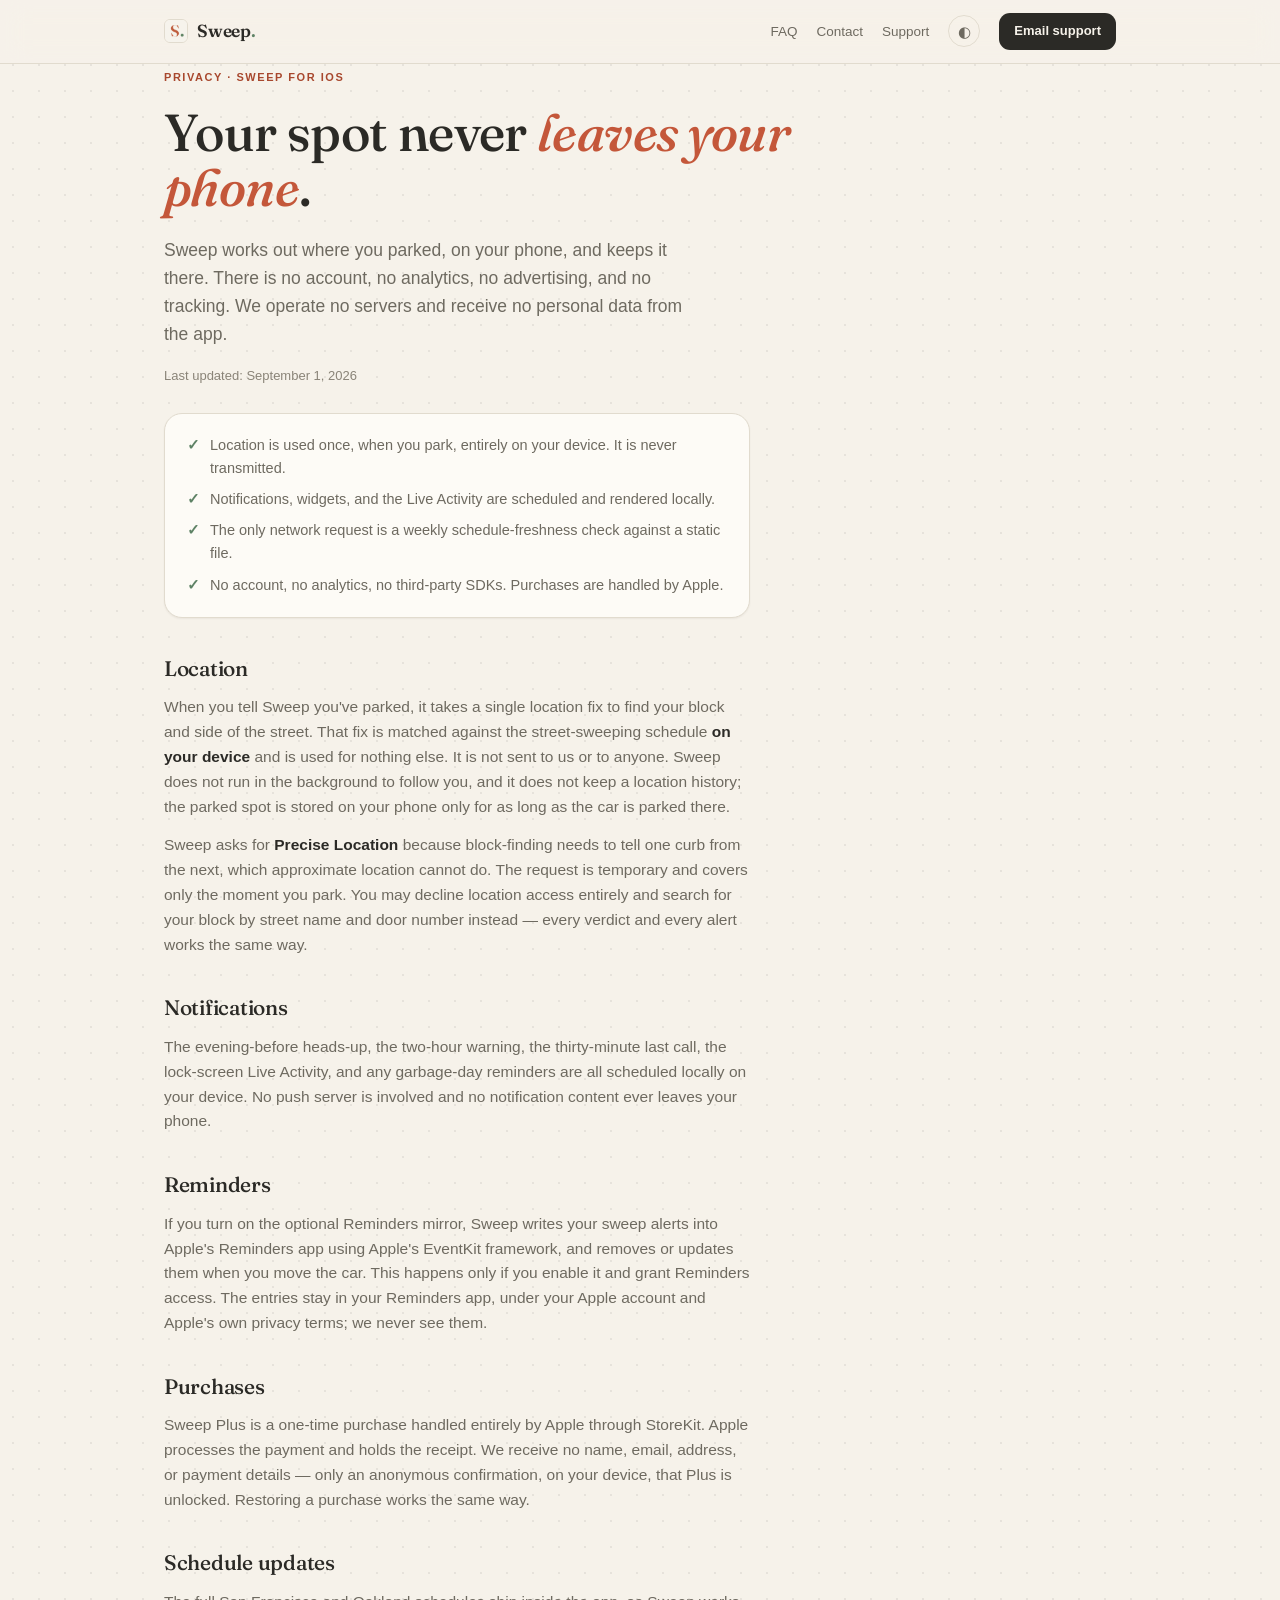
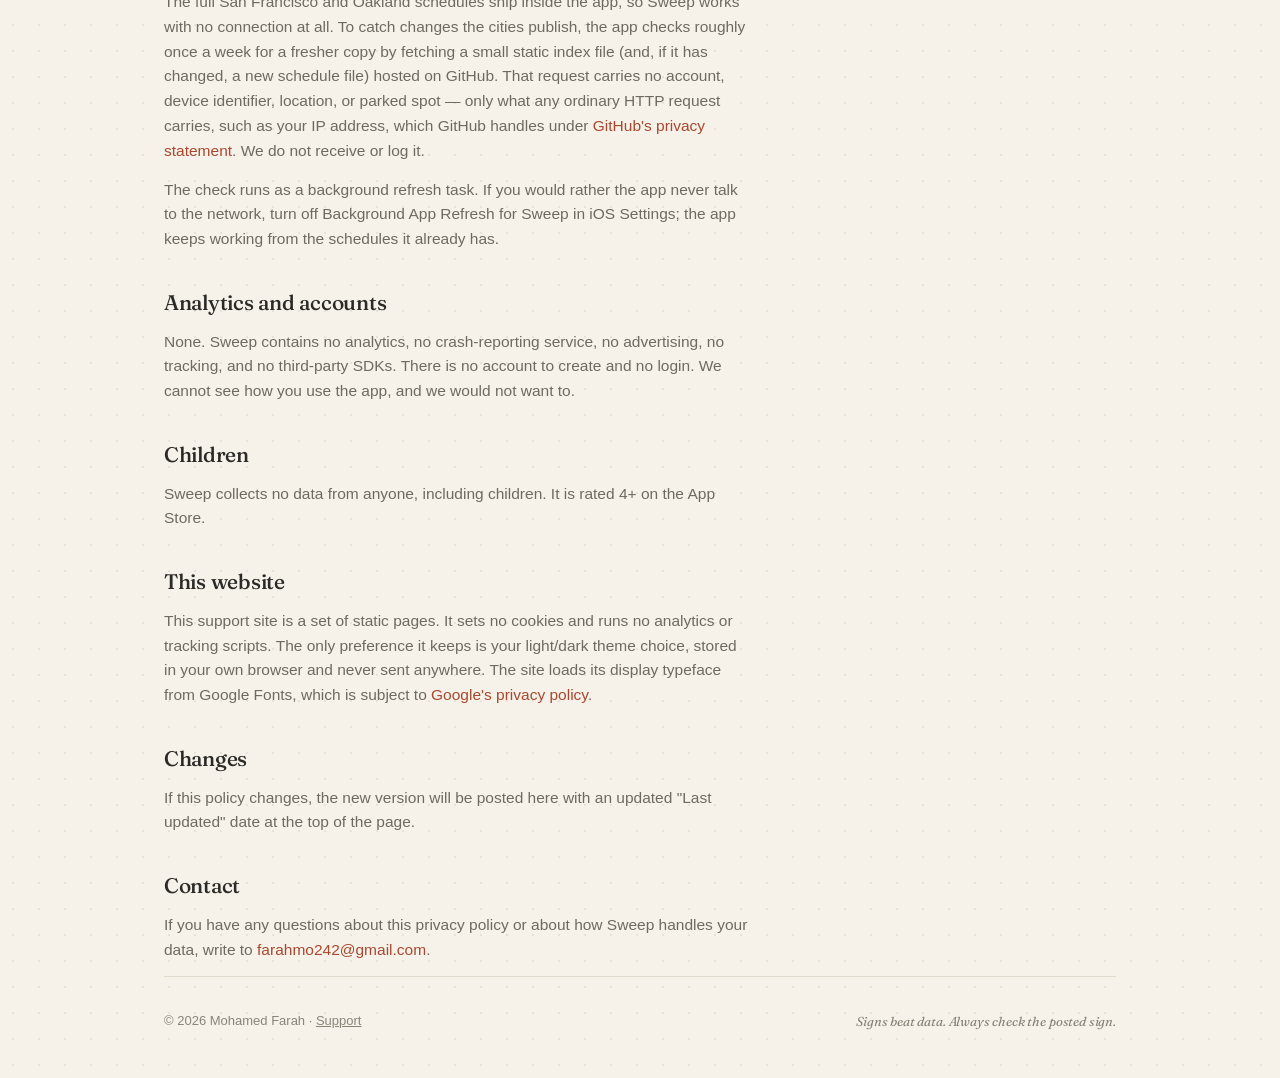
==== privacy.html @ 6b7958df "Sweep support + privacy site Co-Authored-By: Claude Fable 5.1 <noreply@anthropic.com>" ====
<!DOCTYPE html>
<html lang="en">
<head>
<meta charset="UTF-8">
<meta name="viewport" content="width=device-width, initial-scale=1.0">
<title>Sweep · Privacy Policy</title>
<meta name="description" content="Sweep privacy policy. Your parked spot never leaves your phone — no account, no analytics, no tracking. Location is used once, on-device, when you park.">
<meta name="referrer" content="no-referrer">
<meta name="color-scheme" content="light dark">
<meta name="theme-color" content="#F6F2EA" media="(prefers-color-scheme: light)">
<meta name="theme-color" content="#1B1915" media="(prefers-color-scheme: dark)">
<link rel="icon" type="image/png" href="icon.png">
<link rel="apple-touch-icon" href="icon.png">
<link rel="preconnect" href="https://fonts.googleapis.com">
<link rel="preconnect" href="https://fonts.gstatic.com" crossorigin>
<link rel="stylesheet" href="https://fonts.googleapis.com/css2?family=Fraunces:ital,opsz,wght@0,9..144,400..600;1,9..144,400..600&display=swap">
<link rel="stylesheet" href="shared.css">
<script src="shared.js" defer></script>
</head>
<body>
<a class="skip" href="#policy">Skip to policy</a>
<nav aria-label="Site">
  <div class="nav-inner">
    <a class="nav-name serif" href="index.html"><img src="icon.png" alt="" width="24" height="24"><span>Sweep<span class="dot">.</span></span></a>
    <div class="nav-links">
      <a href="index.html#faq" class="collapse">FAQ</a>
      <a href="index.html#contact" class="collapse">Contact</a>
      <a href="index.html">Support</a>
      <button id="themeBtn" class="theme-btn" type="button" aria-label="Switch theme" title="Theme: follows your system"><span id="themeIcon" aria-hidden="true">◐</span></button>
      <a class="nav-cta" href="mailto:farahmo242@gmail.com">Email support</a>
    </div>
  </div>
</nav>

<header class="wrap">
  <span class="eyebrow">Privacy · Sweep for iOS</span>
  <h1 class="serif">Your spot never <em>leaves your phone</em>.</h1>
  <p class="lede">Sweep works out where you parked, on your phone, and keeps it there. There is no account, no analytics, no advertising, and no tracking. We operate no servers and receive no personal data from the app.</p>
  <p class="updated" style="margin-top:18px">Last updated: September 1, 2026</p>
</header>

<section class="wrap" id="policy">
  <div class="prose" data-reveal>
    <div class="summary-box" aria-label="Summary">
      <ul>
        <li>Location is used once, when you park, entirely on your device. It is never transmitted.</li>
        <li>Notifications, widgets, and the Live Activity are scheduled and rendered locally.</li>
        <li>The only network request is a weekly schedule-freshness check against a static file.</li>
        <li>No account, no analytics, no third-party SDKs. Purchases are handled by Apple.</li>
      </ul>
    </div>

    <h2 class="serif">Location</h2>
    <p>When you tell Sweep you've parked, it takes a single location fix to find your block and side of the street. That fix is matched against the street-sweeping schedule <strong>on your device</strong> and is used for nothing else. It is not sent to us or to anyone. Sweep does not run in the background to follow you, and it does not keep a location history; the parked spot is stored on your phone only for as long as the car is parked there.</p>
    <p>Sweep asks for <strong>Precise Location</strong> because block-finding needs to tell one curb from the next, which approximate location cannot do. The request is temporary and covers only the moment you park. You may decline location access entirely and search for your block by street name and door number instead — every verdict and every alert works the same way.</p>

    <h2 class="serif">Notifications</h2>
    <p>The evening-before heads-up, the two-hour warning, the thirty-minute last call, the lock-screen Live Activity, and any garbage-day reminders are all scheduled locally on your device. No push server is involved and no notification content ever leaves your phone.</p>

    <h2 class="serif">Reminders</h2>
    <p>If you turn on the optional Reminders mirror, Sweep writes your sweep alerts into Apple's Reminders app using Apple's EventKit framework, and removes or updates them when you move the car. This happens only if you enable it and grant Reminders access. The entries stay in your Reminders app, under your Apple account and Apple's own privacy terms; we never see them.</p>

    <h2 class="serif">Purchases</h2>
    <p>Sweep Plus is a one-time purchase handled entirely by Apple through StoreKit. Apple processes the payment and holds the receipt. We receive no name, email, address, or payment details — only an anonymous confirmation, on your device, that Plus is unlocked. Restoring a purchase works the same way.</p>

    <h2 class="serif">Schedule updates</h2>
    <p>The full San Francisco and Oakland schedules ship inside the app, so Sweep works with no connection at all. To catch changes the cities publish, the app checks roughly once a week for a fresher copy by fetching a small static index file (and, if it has changed, a new schedule file) hosted on GitHub. That request carries no account, device identifier, location, or parked spot — only what any ordinary HTTP request carries, such as your IP address, which GitHub handles under <a href="https://docs.github.com/en/site-policy/privacy-policies/github-general-privacy-statement">GitHub's privacy statement</a>. We do not receive or log it.</p>
    <p>The check runs as a background refresh task. If you would rather the app never talk to the network, turn off Background App Refresh for Sweep in iOS Settings; the app keeps working from the schedules it already has.</p>

    <h2 class="serif">Analytics and accounts</h2>
    <p>None. Sweep contains no analytics, no crash-reporting service, no advertising, no tracking, and no third-party SDKs. There is no account to create and no login. We cannot see how you use the app, and we would not want to.</p>

    <h2 class="serif">Children</h2>
    <p>Sweep collects no data from anyone, including children. It is rated 4+ on the App Store.</p>

    <h2 class="serif">This website</h2>
    <p>This support site is a set of static pages. It sets no cookies and runs no analytics or tracking scripts. The only preference it keeps is your light/dark theme choice, stored in your own browser and never sent anywhere. The site loads its display typeface from Google Fonts, which is subject to <a href="https://policies.google.com/privacy">Google's privacy policy</a>.</p>

    <h2 class="serif">Changes</h2>
    <p>If this policy changes, the new version will be posted here with an updated "Last updated" date at the top of the page.</p>

    <h2 class="serif">Contact</h2>
    <p>If you have any questions about this privacy policy or about how Sweep handles your data, write to <a href="mailto:farahmo242@gmail.com">farahmo242@gmail.com</a>.</p>
  </div>
</section>

<div class="wrap">
  <footer>
    <span>© 2026 Mohamed Farah · <a href="index.html">Support</a></span>
    <span class="serif" style="font-style:italic">Signs beat data. Always check the posted sign.</span>
  </footer>
</div>
</body>
</html>
---- shared.css ----
/* ==========================================================
   Sweep support site — design tokens lifted from the app's
   Almanac theme (SweepTheme.swift / Tokens.swift).
   clay = sole accent, safe = sage green, amber = move soon,
   rust = sweeping now. Display face is Fraunces, like the app.
   ========================================================== */
:root, :root[data-theme="light"] {
  --paper:       #F6F2EA;
  --paper-deep:  #EEE8DC;
  --card:        #FDFBF6;
  --well:        #F0EBE1;
  --well-warm:   #E9E2D4;
  --ink:         #2B2A26;
  --ink2:        #6E6A60;
  --ink3:        #8A8478;
  --hairline:    #E1DBCE;
  --clay:        #C4573A;
  --clay-fill:   #BF5B3B;
  --clay-deep:   #A8482E;
  --safe:        #5E8265;
  --amber:       #C08A2D;
  --rust:        #A8402F;
  --on-clay:     #FFF8F2;
  --shadow:      0 1px 2px rgba(43,42,38,.06);
  --shadow-lift: 0 14px 30px rgba(43,42,38,.11);
}
@media (prefers-color-scheme: dark) {
  :root:not([data-theme="light"]) {
    --paper:       #1B1915;
    --paper-deep:  #14120F;
    --card:        #26221B;
    --well:        #211E18;
    --well-warm:   #2E2921;
    --ink:         #EAE4D6;
    --ink2:        #A69E8E;
    --ink3:        #8C8476;
    --hairline:    #3B362C;
    --clay:        #D1704E;
    --clay-fill:   #C9684A;
    --clay-deep:   #E08A6A;
    --safe:        #83AC8A;
    --amber:       #D5A34A;
    --rust:        #CE5B47;
    --on-clay:     #1B1915;
    --shadow:      0 1px 2px rgba(0,0,0,.3);
    --shadow-lift: 0 18px 34px rgba(0,0,0,.4);
  }
}
:root[data-theme="dark"] {
  --paper:       #1B1915;
  --paper-deep:  #14120F;
  --card:        #26221B;
  --well:        #211E18;
  --well-warm:   #2E2921;
  --ink:         #EAE4D6;
  --ink2:        #A69E8E;
  --ink3:        #8C8476;
  --hairline:    #3B362C;
  --clay:        #D1704E;
  --clay-fill:   #C9684A;
  --clay-deep:   #E08A6A;
  --safe:        #83AC8A;
  --amber:       #D5A34A;
  --rust:        #CE5B47;
  --on-clay:     #1B1915;
  --shadow:      0 1px 2px rgba(0,0,0,.3);
  --shadow-lift: 0 18px 34px rgba(0,0,0,.4);
}

*, *::before, *::after { margin: 0; padding: 0; box-sizing: border-box; }
[hidden] { display: none !important; }
html { scroll-behavior: smooth; -webkit-text-size-adjust: 100%; scroll-padding-top: 74px; }
body {
  background: var(--paper); color: var(--ink);
  background-image: radial-gradient(color-mix(in srgb, var(--ink) 8%, transparent) 1px, transparent 1.4px);
  background-size: 26px 26px;
  font-family: -apple-system, BlinkMacSystemFont, "SF Pro Text", "Segoe UI", Roboto, sans-serif;
  font-size: 15.5px; line-height: 1.6;
  -webkit-font-smoothing: antialiased; overflow-x: hidden;
}
.serif {
  font-family: "Fraunces", "Iowan Old Style", "New York", ui-serif, Georgia, "Times New Roman", serif;
  font-optical-sizing: auto;
  letter-spacing: -0.012em;
}
.mono {
  font-family: ui-monospace, "SF Mono", SFMono-Regular, Menlo, Consolas, monospace;
  font-size: .88em; letter-spacing: -0.01em;
}
.wrap { max-width: 1000px; margin: 0 auto; padding: 0 24px; }
a { color: inherit; }
img { max-width: 100%; display: block; }
:focus-visible { outline: 2px solid var(--clay); outline-offset: 3px; border-radius: 6px; }
.skip {
  position: absolute; left: 12px; top: -60px; z-index: 100;
  background: var(--ink); color: var(--paper); padding: 8px 14px;
  border-radius: 10px; font-size: 13.5px; text-decoration: none;
}
.skip:focus { top: 12px; }

.eyebrow {
  display: inline-block; font-size: 11px; font-weight: 600;
  letter-spacing: .14em; text-transform: uppercase; color: var(--clay-deep);
}

/* ================= Nav ================= */
nav {
  position: sticky; top: 0; z-index: 60;
  background: color-mix(in srgb, var(--paper) 86%, transparent);
  backdrop-filter: saturate(180%) blur(14px);
  -webkit-backdrop-filter: saturate(180%) blur(14px);
  border-bottom: 1px solid var(--hairline);
}
.nav-inner {
  display: flex; align-items: center; justify-content: space-between; gap: 16px;
  max-width: 1000px; margin: 0 auto; padding: 13px 24px;
}
.nav-name {
  display: inline-flex; align-items: center; gap: 9px;
  font-weight: 600; font-size: 17.5px; text-decoration: none; white-space: nowrap;
}
.nav-name img { width: 24px; height: 24px; border-radius: 6px; border: 1px solid var(--hairline); }
.nav-name .dot { color: var(--safe); }
.nav-links { display: flex; gap: 19px; align-items: center; }
.nav-links a {
  text-decoration: none; font-size: 13.5px; color: var(--ink2);
  transition: color .2s ease; white-space: nowrap;
}
.nav-links a:hover { color: var(--clay-deep); }
.nav-cta {
  font-size: 13px !important; font-weight: 600;
  color: var(--paper) !important; background: var(--ink);
  padding: 8px 15px; border-radius: 11px;
}
.nav-cta:hover { color: var(--paper) !important; opacity: .88; }
.theme-btn {
  display: grid; place-items: center;
  width: 32px; height: 32px; padding: 0; flex-shrink: 0;
  font-family: inherit; font-size: 15px; line-height: 1; cursor: pointer;
  color: var(--ink2); background: transparent;
  border: 1px solid var(--hairline); border-radius: 999px;
  transition: color .2s ease, border-color .2s ease;
}
.theme-btn:hover { color: var(--clay-deep); border-color: var(--ink3); }
@media (max-width: 640px) { .nav-links a.collapse { display: none; } }
@media (max-width: 480px) {
  .nav-inner { padding: 11px 14px; gap: 8px; }
  .nav-links { gap: 11px; }
  .nav-name { font-size: 15.5px; }
  .nav-cta { padding: 7px 12px; }
}

/* ================= Hero ================= */
header { padding: 64px 0 56px; }
h1 {
  font-size: clamp(33px, 5.6vw, 52px);
  font-weight: 500; line-height: 1.07; letter-spacing: -0.022em;
  margin: 16px 0 20px; max-width: 20ch;
}
h1 em { font-style: italic; color: var(--clay); }
.lede { font-size: 17.5px; color: var(--ink2); max-width: 56ch; }
.lede strong { color: var(--ink); font-weight: 600; }
.btn-row { display: flex; gap: 11px; flex-wrap: wrap; margin-top: 30px; }
.btn {
  display: inline-flex; align-items: center; justify-content: center; gap: 8px;
  padding: 13px 22px; border-radius: 15px;
  font-size: 15px; font-weight: 600; text-decoration: none;
  border: 1px solid transparent; cursor: pointer; font-family: inherit;
  transition: transform .18s ease, opacity .18s ease, border-color .18s ease;
}
.btn:active { transform: scale(.975); }
.btn-primary { background: var(--ink); color: var(--paper); }
.btn-primary:hover { opacity: .89; }
.btn-clay { background: var(--clay-fill); color: var(--on-clay); }
.btn-clay:hover { opacity: .91; }
.btn-ghost { border-color: var(--hairline); color: var(--ink); background: transparent; }
.btn-ghost:hover { border-color: var(--ink3); }
.btn-sm { padding: 10px 17px; font-size: 13.5px; border-radius: 12px; }
@media (max-width: 480px) { .btn-row .btn { flex: 1 1 100%; } }

.hero-note { display: flex; align-items: center; gap: 12px; margin-top: 30px; }
.hero-note img {
  width: 40px; height: 40px; border-radius: 9.5px;
  border: 1px solid var(--hairline); box-shadow: var(--shadow);
}
.hero-note span { font-size: 13px; color: var(--ink3); }

/* verdict legend under the lede */
.verdicts { display: flex; flex-wrap: wrap; gap: 8px; margin-top: 22px; }
.verdict {
  display: inline-flex; align-items: center; gap: 7px;
  font-size: 12px; font-weight: 700; letter-spacing: .09em; text-transform: uppercase;
  padding: 6px 12px; border-radius: 999px;
  border: 1px solid var(--hairline); background: var(--card); color: var(--ink2);
}
.verdict::before { content: ""; width: 7px; height: 7px; border-radius: 50%; background: var(--c, var(--ink3)); }
.verdict.safe { --c: var(--safe); }
.verdict.soon { --c: var(--amber); }
.verdict.now  { --c: var(--rust); }

/* ================= Sections ================= */
section { padding: 0 0 84px; scroll-margin-top: 68px; }
.section-head { margin-bottom: 30px; max-width: 64ch; }
h2 { font-size: clamp(25px, 3.7vw, 33px); font-weight: 500; letter-spacing: -0.018em; margin-top: 7px; }
.section-head p { color: var(--ink2); margin-top: 9px; }

/* ================= Cards ================= */
.grid { display: grid; grid-template-columns: repeat(auto-fit, minmax(288px, 1fr)); gap: 18px; }
.card {
  background: var(--card); border: 1px solid var(--hairline);
  border-radius: 20px; padding: 24px; box-shadow: var(--shadow);
  display: flex; flex-direction: column; gap: 9px;
  transition: transform .25s ease, box-shadow .25s ease;
}
.card:hover { transform: translateY(-3px); box-shadow: var(--shadow-lift); }
.card h3 { font-size: 19px; font-weight: 500; letter-spacing: -0.014em; }
.card p { font-size: 14.2px; color: var(--ink2); flex: 1; }
.card p b, .card p strong { color: var(--ink); font-weight: 600; }
.card .applink {
  font-size: 13.5px; font-weight: 600; color: var(--clay-deep);
  text-decoration: none; margin-top: 6px; display: inline-block;
}
.card .applink:hover { text-decoration: underline; }
.chip {
  font-size: 10px; font-weight: 700; letter-spacing: .09em; text-transform: uppercase;
  padding: 5px 10px; border-radius: 999px; align-self: flex-start;
  border: 1px solid var(--hairline); color: var(--ink2); white-space: nowrap;
}
.chip.safe { color: var(--safe); border-color: color-mix(in srgb, var(--safe) 45%, transparent); }
.chip.clay { color: var(--clay-deep); border-color: color-mix(in srgb, var(--clay) 45%, transparent); }

/* ================= FAQ (disclosure list) ================= */
.faq-list { display: flex; flex-direction: column; gap: 10px; max-width: 78ch; }
.faq-list details {
  background: var(--card); border: 1px solid var(--hairline);
  border-radius: 16px; box-shadow: var(--shadow);
}
.faq-list details[open] { box-shadow: var(--shadow-lift); }
.faq-list summary {
  list-style: none; cursor: pointer; display: flex; align-items: center; gap: 14px;
  padding: 17px 20px; font-size: 17px; font-weight: 500; letter-spacing: -0.012em;
}
.faq-list summary::-webkit-details-marker { display: none; }
.faq-list summary::after {
  content: "+"; margin-left: auto; flex-shrink: 0;
  width: 26px; height: 26px; border-radius: 50%; display: grid; place-items: center;
  border: 1px solid var(--hairline); color: var(--clay-deep);
  font-family: -apple-system, BlinkMacSystemFont, sans-serif; font-size: 16px; font-weight: 500;
  transition: transform .25s ease;
}
.faq-list details[open] summary::after { transform: rotate(45deg); }
.faq-list summary:hover { color: var(--clay-deep); }
.faq-list summary:focus-visible { outline-offset: -3px; border-radius: 16px; }
.faq-list .answer { padding: 0 20px 20px; color: var(--ink2); font-size: 14.6px; }
.faq-list .answer p + p { margin-top: 10px; }
.faq-list .answer b, .faq-list .answer strong { color: var(--ink); font-weight: 600; }
.faq-list .answer a { color: var(--clay-deep); text-decoration: none; }
.faq-list .answer a:hover { text-decoration: underline; }
.faq-list .answer .applink {
  display: inline-block; margin-top: 10px; font-size: 13.5px; font-weight: 600; color: var(--clay-deep);
}
.faq-list .answer ul { padding-left: 20px; margin-top: 8px; }
.faq-list .answer li + li { margin-top: 4px; }

/* ================= Panel ================= */
.panel {
  background: var(--card); border: 1px solid var(--hairline);
  border-radius: 22px; padding: 30px; box-shadow: var(--shadow);
}
.panel a { color: var(--clay-deep); }
.pulse {
  display: inline-block; width: 8px; height: 8px; border-radius: 50%;
  background: var(--safe); margin-right: 9px; vertical-align: 1px;
  animation: breathe 4s ease-in-out infinite;
}
@keyframes breathe { 0%,100% { opacity: 1 } 50% { opacity: .3 } }
.stamp { margin-top: 15px; font-size: 12.5px; color: var(--ink3); }
.stamp a { color: var(--clay-deep); }

/* Plus panel */
.plus { display: grid; grid-template-columns: 1.2fr 1fr; gap: 28px; align-items: start; }
.plus h3 { font-size: 24px; font-weight: 500; letter-spacing: -0.016em; margin: 6px 0 10px; }
.plus p { color: var(--ink2); }
.plus ul { list-style: none; display: flex; flex-direction: column; gap: 10px; }
.plus li { display: flex; gap: 12px; align-items: flex-start; font-size: 14.5px; color: var(--ink2); }
.plus li b { color: var(--ink); font-weight: 600; }
.plus li::before {
  content: ""; flex-shrink: 0; width: 8px; height: 8px; border-radius: 50%;
  background: var(--clay); margin-top: 8px;
}
.price {
  display: inline-flex; align-items: baseline; gap: 6px; margin-top: 4px;
  font-size: 15px; color: var(--ink2);
}
.price b { font-size: 30px; font-weight: 500; color: var(--ink); letter-spacing: -0.02em; }
.free-note {
  margin-top: 16px; padding: 12px 14px; border-radius: 12px;
  background: color-mix(in srgb, var(--safe) 11%, transparent);
  border: 1px solid color-mix(in srgb, var(--safe) 35%, transparent);
  font-size: 13.5px; color: var(--ink);
}
@media (max-width: 720px) { .plus { grid-template-columns: 1fr; } }

/* disclaimer strip */
.disclaimer {
  border-left: 3px solid var(--amber); padding: 4px 0 4px 16px;
  font-size: 13.5px; color: var(--ink2); max-width: 72ch;
}
.disclaimer b { color: var(--ink); }

/* ================= Prose (privacy page) ================= */
.prose { max-width: 68ch; }
.prose h2 { font-size: 21px; margin: 34px 0 10px; }
.prose p, .prose li { color: var(--ink2); margin-bottom: 14px; }
.prose p b, .prose p strong { color: var(--ink); }
.prose ul { padding-left: 22px; }
.prose a { color: var(--clay-deep); text-decoration: none; }
.prose a:hover { text-decoration: underline; }
.updated { color: var(--ink3); font-size: 13px; margin-bottom: 26px; }
.summary-box {
  background: var(--card); border: 1px solid var(--hairline); border-radius: 18px;
  padding: 20px 22px; margin-top: 8px; box-shadow: var(--shadow);
}
.summary-box ul { list-style: none; padding: 0; display: grid; gap: 8px; }
.summary-box li { display: flex; gap: 10px; align-items: flex-start; margin: 0; font-size: 14.5px; }
.summary-box li::before { content: "✓"; color: var(--safe); font-weight: 700; flex-shrink: 0; }

/* ================= Footer ================= */
footer {
  border-top: 1px solid var(--hairline); padding: 34px 0 46px;
  display: flex; justify-content: space-between; align-items: center;
  gap: 12px; flex-wrap: wrap; font-size: 13px; color: var(--ink3);
}
footer a { color: var(--ink3); }
footer a:hover { color: var(--clay-deep); }

/* ================= Hero entrance ================= */
@keyframes rise { from { opacity: 0; transform: translateY(24px); } }
html.js header .eyebrow   { animation: rise .7s cubic-bezier(.16,1,.3,1) backwards .05s; }
html.js header h1         { animation: rise .8s cubic-bezier(.16,1,.3,1) backwards .14s; }
html.js header .lede      { animation: rise .8s cubic-bezier(.16,1,.3,1) backwards .24s; }
html.js header .verdicts  { animation: rise .8s cubic-bezier(.16,1,.3,1) backwards .3s; }
html.js header .btn-row   { animation: rise .8s cubic-bezier(.16,1,.3,1) backwards .34s; }
html.js header .hero-note { animation: rise .8s cubic-bezier(.16,1,.3,1) backwards .44s; }
html.js header .phone-slot{ animation: rise .9s cubic-bezier(.16,1,.3,1) backwards .3s; }
@media (prefers-reduced-motion: reduce) { html.js header * { animation: none !important; } }

/* ================= Scroll reveals ================= */
html.js [data-reveal] {
  opacity: 0; transform: translateY(26px);
  transition: opacity .8s cubic-bezier(.16, 1, .3, 1) var(--reveal-delay, 0ms),
              transform .8s cubic-bezier(.16, 1, .3, 1) var(--reveal-delay, 0ms);
}
html.js [data-reveal].in { opacity: 1; transform: none; }
@media (prefers-reduced-motion: reduce) {
  html.js [data-reveal] { opacity: 1; transform: none; transition: none; }
  html { scroll-behavior: auto; }
  *, *::before, *::after { animation-duration: .001ms !important; transition-duration: .001ms !important; }
}

@media (max-width: 560px) {
  header { padding: 48px 0 40px; }
  section { padding: 0 0 64px; }
}
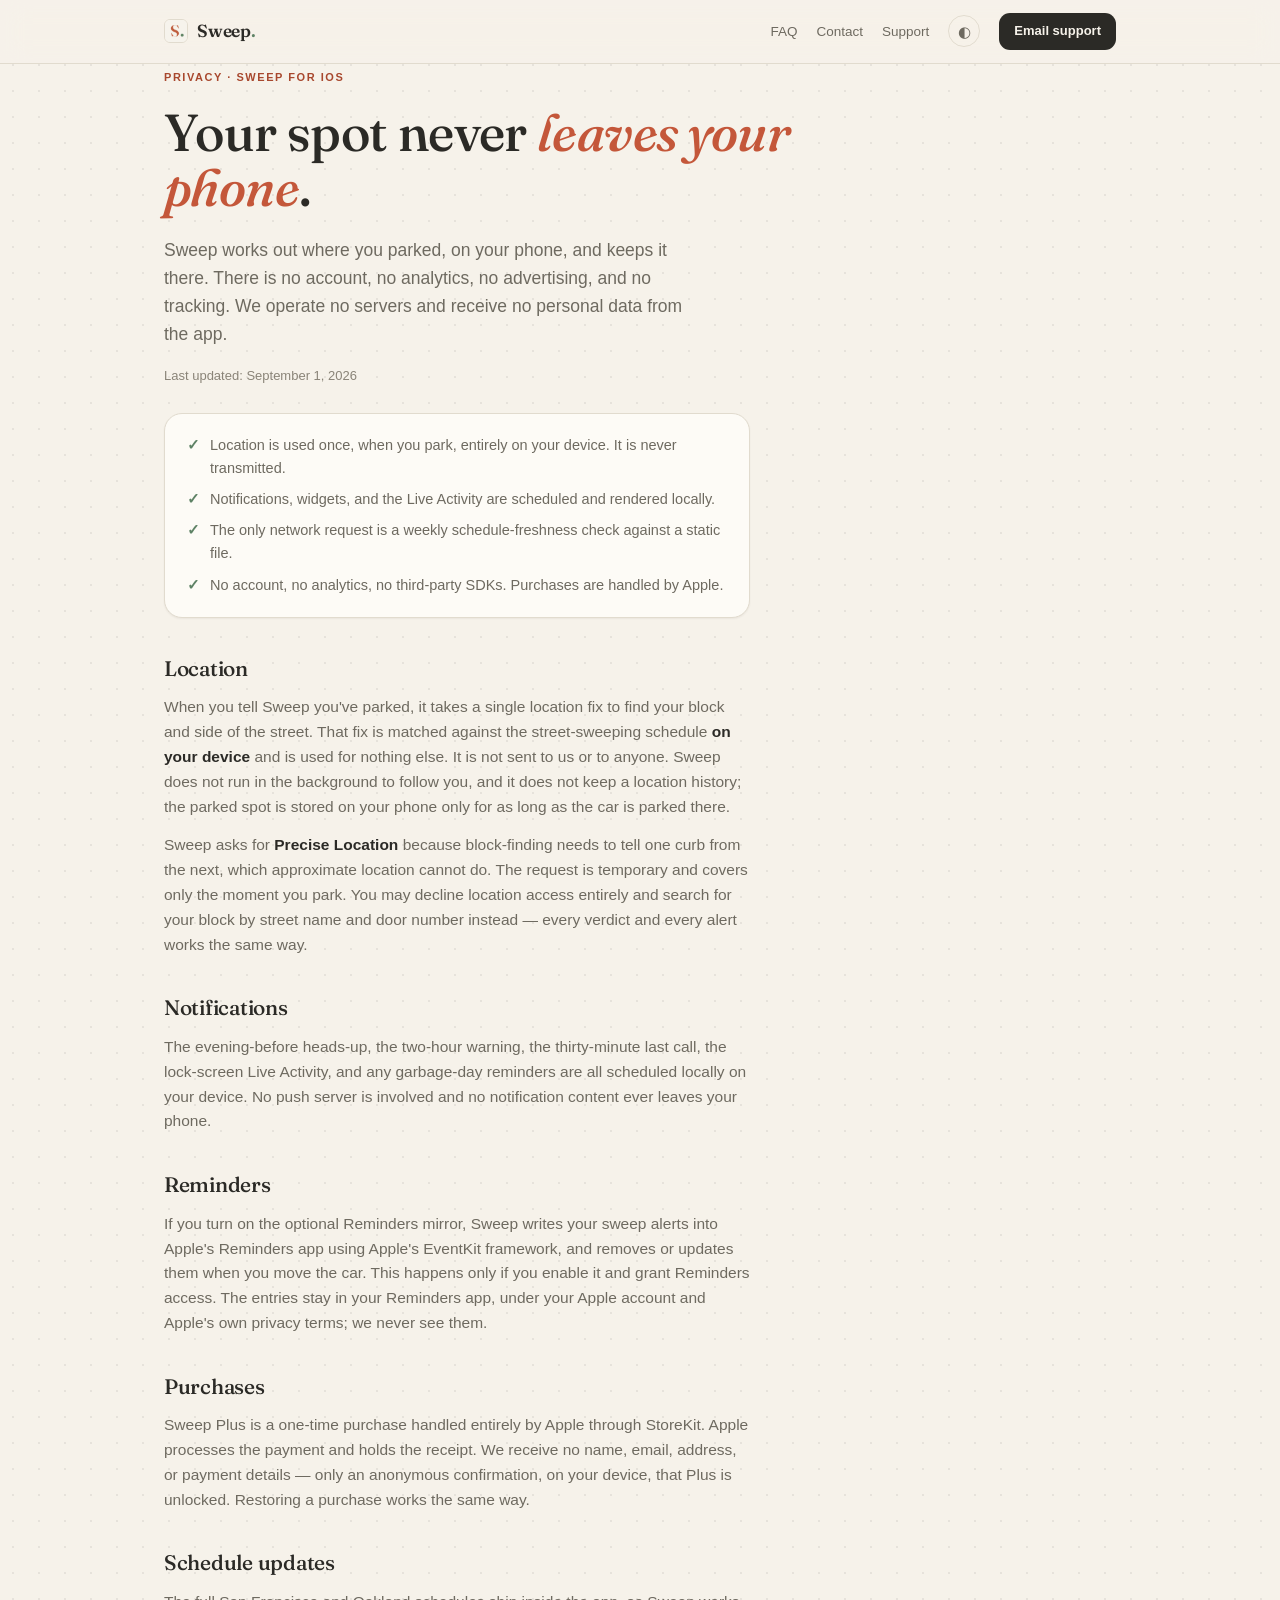
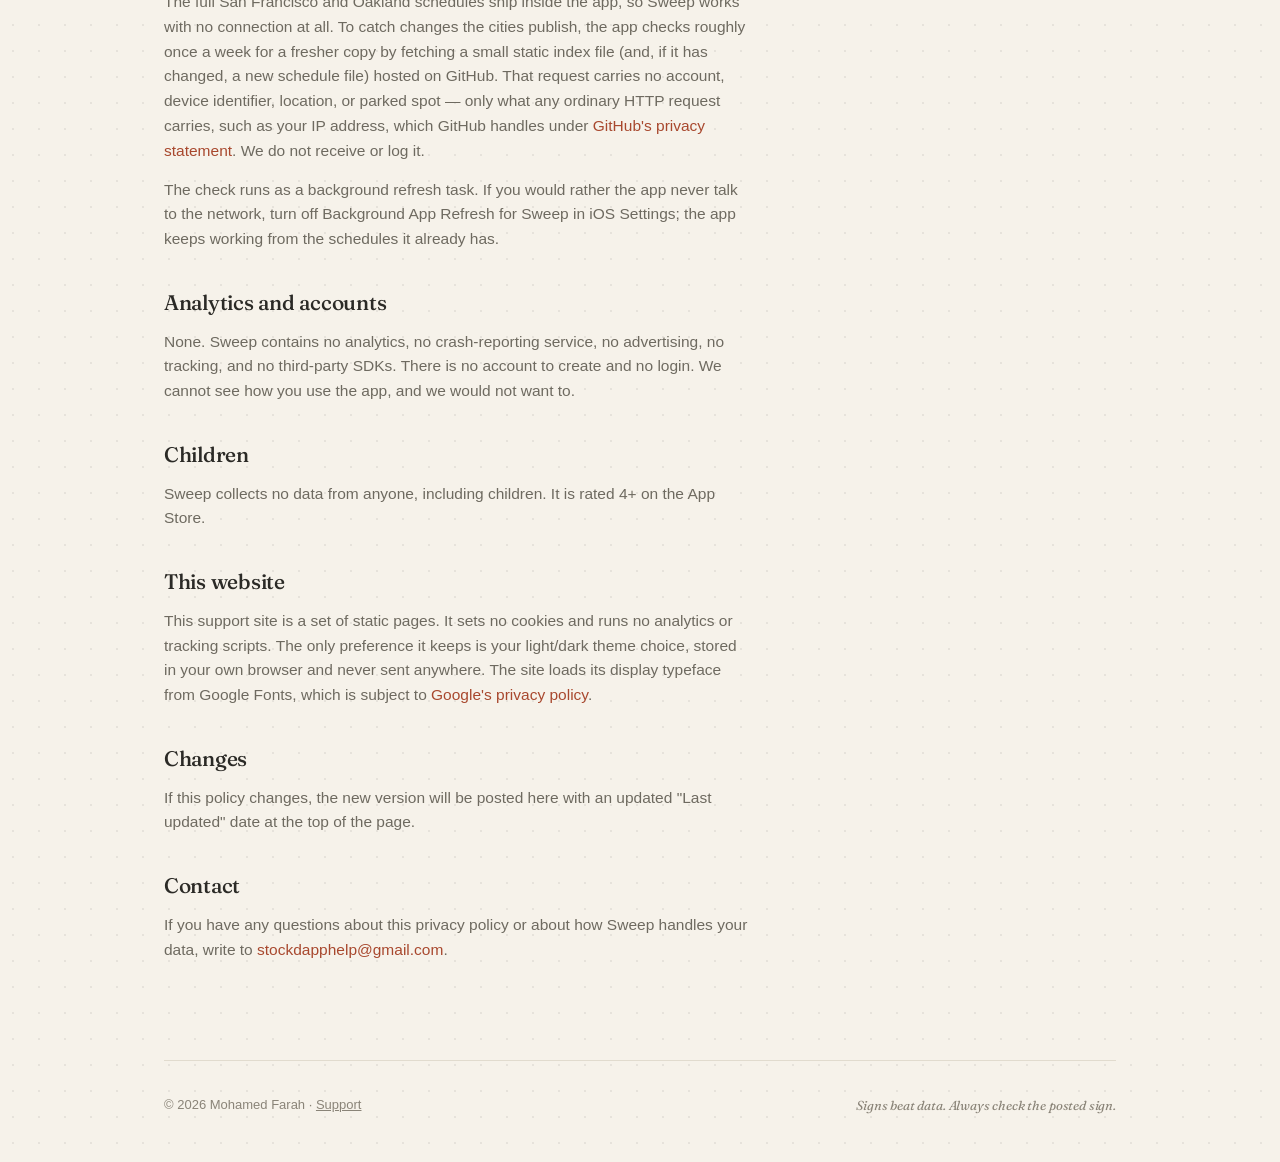
==== commit ca68d35b: "Support email -> stockdapphelp@gmail.com; section spacing fix; phone mockup never hidden Co-Authored" ====
--- a/privacy.html
+++ b/privacy.html
@@ -27,7 +27,7 @@
       <a href="index.html#contact" class="collapse">Contact</a>
       <a href="index.html">Support</a>
       <button id="themeBtn" class="theme-btn" type="button" aria-label="Switch theme" title="Theme: follows your system"><span id="themeIcon" aria-hidden="true">◐</span></button>
-      <a class="nav-cta" href="mailto:farahmo242@gmail.com">Email support</a>
+      <a class="nav-cta" href="mailto:stockdapphelp@gmail.com">Email support</a>
     </div>
   </div>
 </nav>
@@ -80,7 +80,7 @@
     <p>If this policy changes, the new version will be posted here with an updated "Last updated" date at the top of the page.</p>
 
     <h2 class="serif">Contact</h2>
-    <p>If you have any questions about this privacy policy or about how Sweep handles your data, write to <a href="mailto:farahmo242@gmail.com">farahmo242@gmail.com</a>.</p>
+    <p>If you have any questions about this privacy policy or about how Sweep handles your data, write to <a href="mailto:stockdapphelp@gmail.com">stockdapphelp@gmail.com</a>.</p>
   </div>
 </section>
 
--- a/shared.css
+++ b/shared.css
@@ -199,7 +199,7 @@
 .verdict.now  { --c: var(--rust); }
 
 /* ================= Sections ================= */
-section { padding: 0 0 84px; scroll-margin-top: 68px; }
+section, section.wrap { padding-bottom: 84px; scroll-margin-top: 68px; }
 .section-head { margin-bottom: 30px; max-width: 64ch; }
 h2 { font-size: clamp(25px, 3.7vw, 33px); font-weight: 500; letter-spacing: -0.018em; margin-top: 7px; }
 .section-head p { color: var(--ink2); margin-top: 9px; }
@@ -360,5 +360,5 @@
 
 @media (max-width: 560px) {
   header { padding: 48px 0 40px; }
-  section { padding: 0 0 64px; }
-}
+  section, section.wrap { padding-bottom: 64px; }
+}
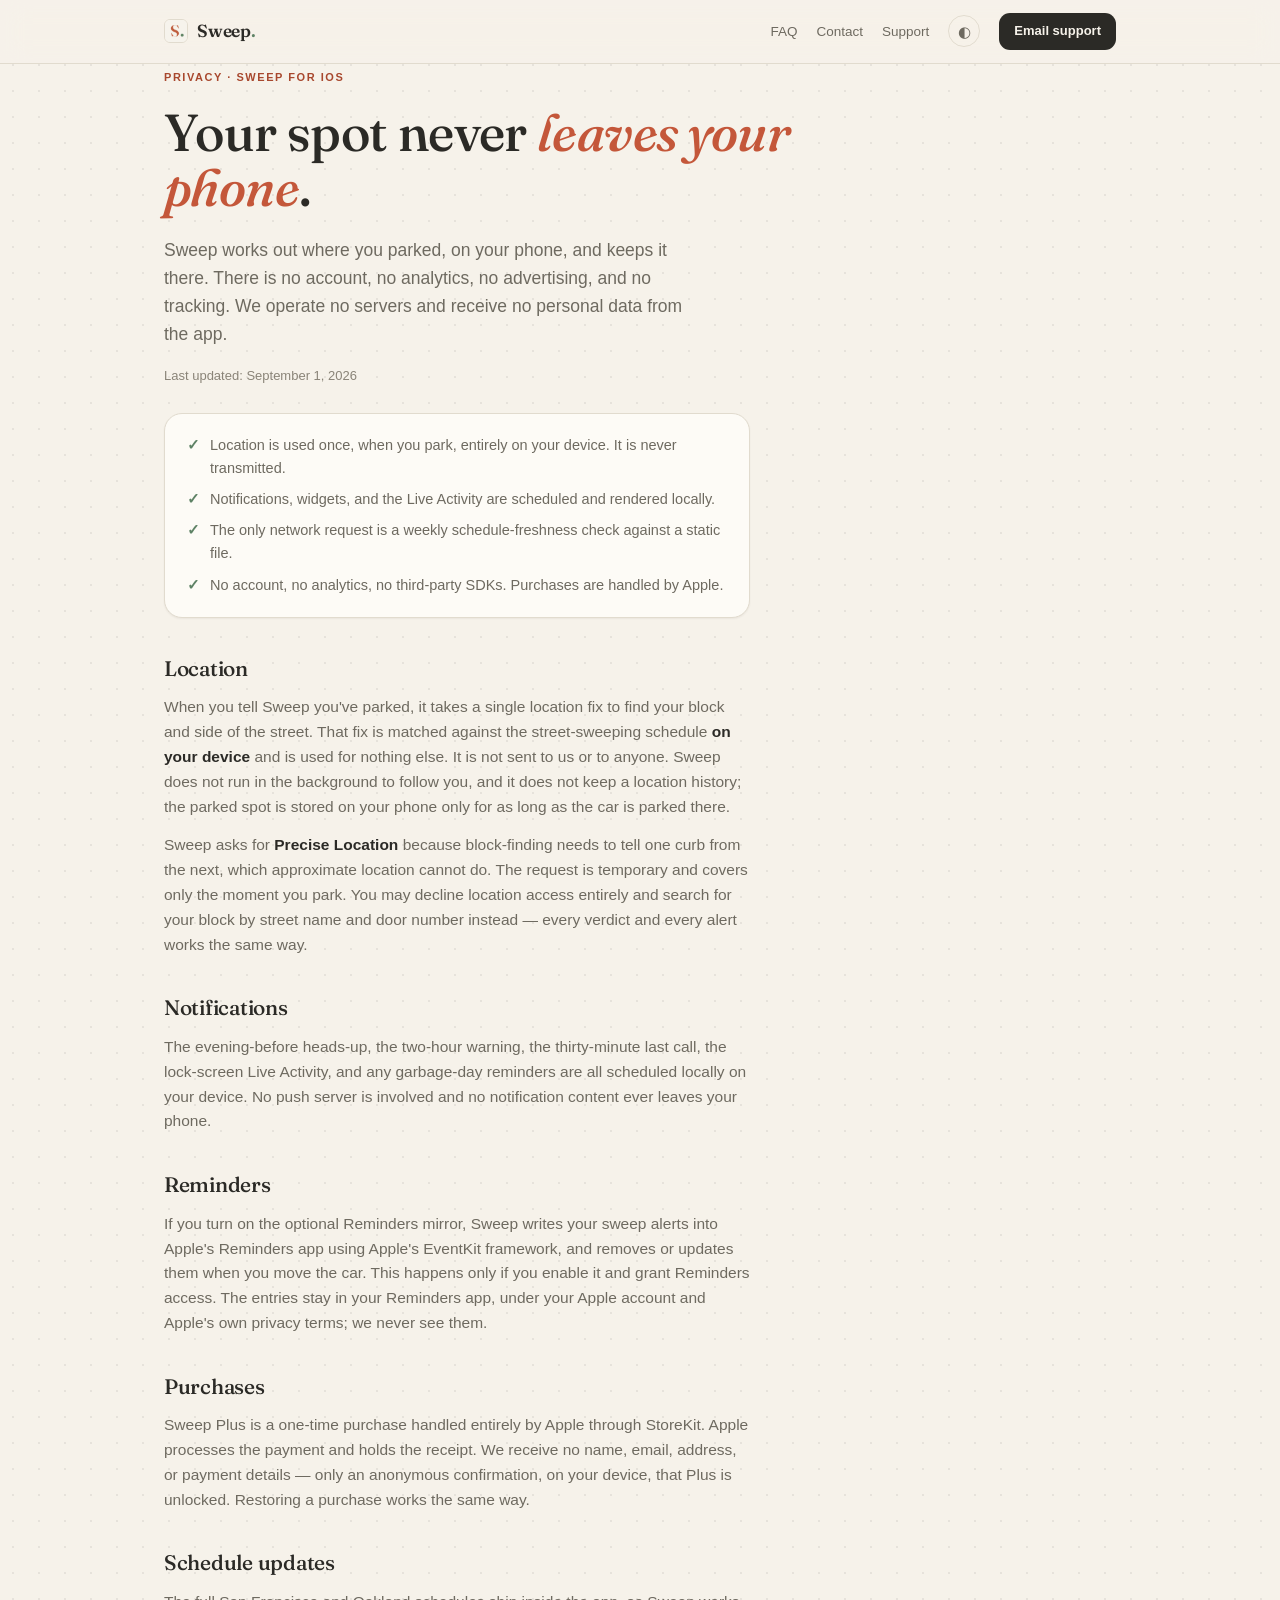
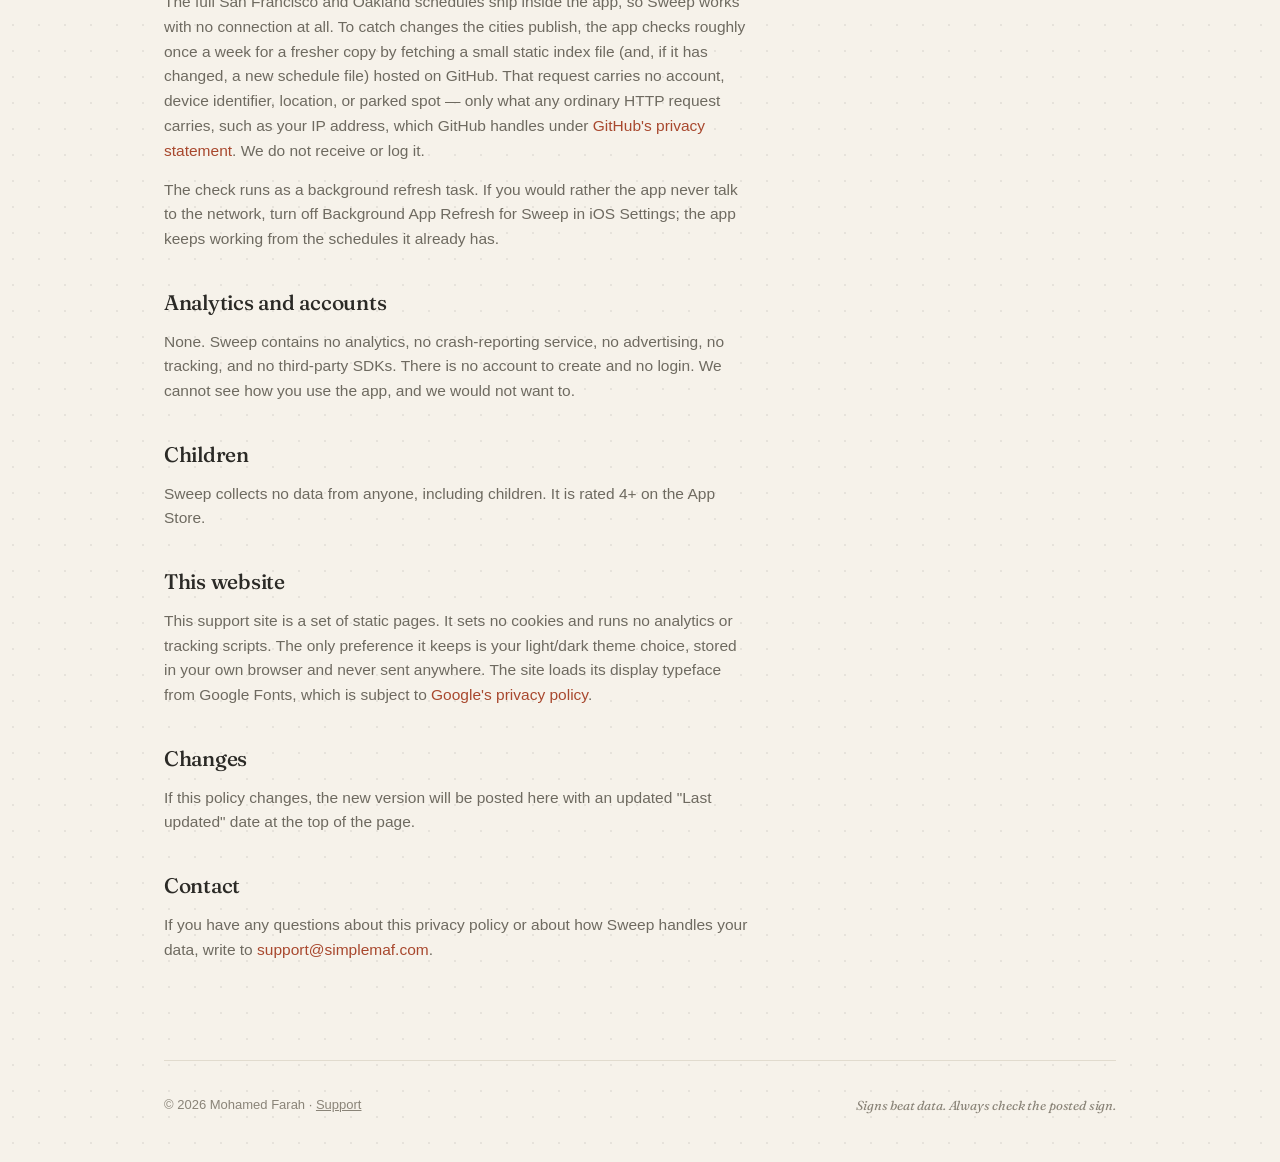
==== commit 274d0720: "Use support@simplemaf.com as the support address Co-Authored-By: Claude Fable 5.1 <noreply@anthropic" ====
--- a/privacy.html
+++ b/privacy.html
@@ -27,7 +27,7 @@
       <a href="index.html#contact" class="collapse">Contact</a>
       <a href="index.html">Support</a>
       <button id="themeBtn" class="theme-btn" type="button" aria-label="Switch theme" title="Theme: follows your system"><span id="themeIcon" aria-hidden="true">◐</span></button>
-      <a class="nav-cta" href="mailto:stockdapphelp@gmail.com">Email support</a>
+      <a class="nav-cta" href="mailto:support@simplemaf.com">Email support</a>
     </div>
   </div>
 </nav>
@@ -80,7 +80,7 @@
     <p>If this policy changes, the new version will be posted here with an updated "Last updated" date at the top of the page.</p>
 
     <h2 class="serif">Contact</h2>
-    <p>If you have any questions about this privacy policy or about how Sweep handles your data, write to <a href="mailto:stockdapphelp@gmail.com">stockdapphelp@gmail.com</a>.</p>
+    <p>If you have any questions about this privacy policy or about how Sweep handles your data, write to <a href="mailto:support@simplemaf.com">support@simplemaf.com</a>.</p>
   </div>
 </section>
 
